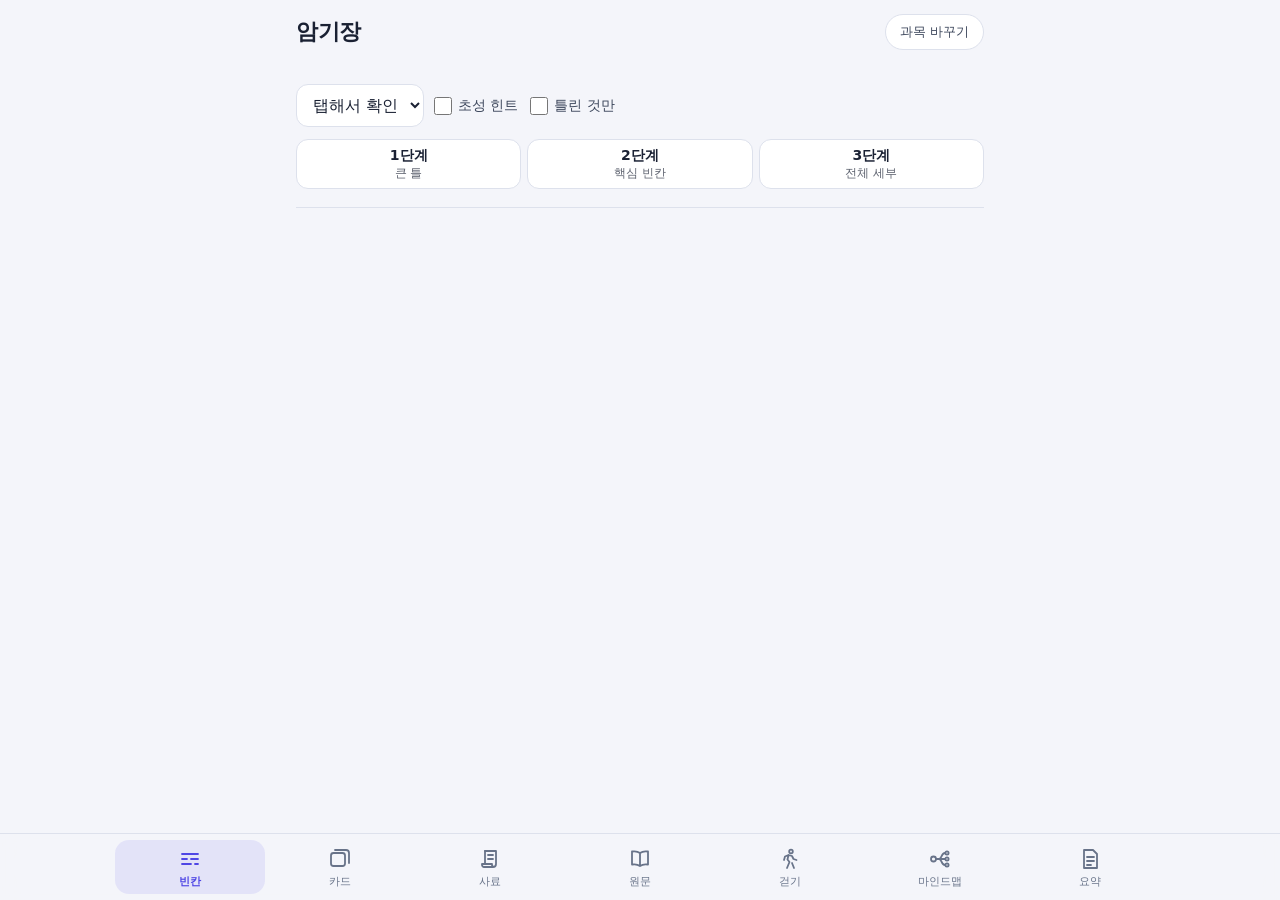
==== index.html @ 4a07dc6a "한문 암기 추가: 색 우선순위 3단계(보라·빨강·나머지), 이해하기·카드·한자 쓰기 - tools/hanmun.py → data/hanmun.json: 7·8·10·11·12차시 " ====
<!DOCTYPE html>
<html lang="ko">
<head>
<meta charset="UTF-8">
<meta name="viewport" content="width=device-width, initial-scale=1, viewport-fit=cover">
<meta name="apple-mobile-web-app-capable" content="yes">
<meta name="mobile-web-app-capable" content="yes">
<meta name="apple-mobile-web-app-status-bar-style" content="black-translucent">
<meta name="apple-mobile-web-app-title" content="암기장">
<meta name="theme-color" content="#0b1020" media="(prefers-color-scheme: dark)">
<meta name="theme-color" content="#f4f5fa" media="(prefers-color-scheme: light)">
<title>암기장</title>
<link rel="manifest" href="manifest.json">
<link rel="icon" href="icon.svg" type="image/svg+xml">
<link rel="apple-touch-icon" href="icon.svg">
<link rel="stylesheet" href="mindmap.css">
<link rel="stylesheet" href="style.css">
</head>
<body>
<header class="top no-print" id="topBar">
  <div class="tl">
    <h1 id="subjTitle">암기장</h1>
    <span id="countInfo" class="muted"></span>
  </div>
  <button class="pill" id="pickBtn">과목 바꾸기</button>
  <a class="pill" id="backLink" href="index.html">← 암기장</a>
</header>

<!-- 과목 선택 (처음 화면) -->
<div id="picker" class="picker no-print hidden">
  <p class="eyebrow">오늘도 조금씩</p>
  <h1>암기장</h1>
  <p class="muted">공부할 과목을 고르세요.</p>
  <div id="pickList" class="pgrid"></div>
  <h2>국어 문법</h2>
  <div class="pgrid">
    <a class="ptile" href="korean-grammar.html"><span class="ic">✏️</span><b>한글 맞춤법</b><small>p.117~124 · 카드 · 문제지 PDF · 오답 노트</small></a>
  </div>
  <h2>한문</h2>
  <div class="pgrid">
    <a class="ptile" href="hanmun.html"><span class="ic">漢</span><b>한문 암기</b><small>보라 → 빨강 → 나머지 · 카드 · 한자 쓰기</small></a>
  </div>
  <h2>영어</h2>
  <div class="pgrid">
    <a class="ptile" href="english.html"><span class="ic">📝</span><b>영어 복습</b><small>어형변화 오답</small></a>
    <a class="ptile" href="vocab.html"><span class="ic">📘</span><b>영어 단어장</b><small>모고 · 빠바 단어</small></a>
    <a class="ptile" href="mogo.html"><span class="ic">🧠</span><b>모고 지문 암기</b><small>마인드맵 · 흐름</small></a>
  </div>
</div>

<main class="no-print">
  <!-- 빈칸 추론 -->
  <section id="tab-blank" class="tab active">
    <div class="chips" id="bUnits"></div>
    <div class="filters">
      <select id="bMode">
        <option value="tap">탭해서 확인</option>
        <option value="type">직접 쓰기</option>
      </select>
      <label class="chk"><input type="checkbox" id="bHint"> 초성 힌트</label>
      <label class="chk"><input type="checkbox" id="bWrongOnly"> 틀린 것만</label>
    </div>
    <div class="lvs" id="bLevels">
      <button class="lv" data-lv="1"><b>1단계</b><small>큰 틀</small></button>
      <button class="lv" data-lv="2"><b>2단계</b><small>핵심 빈칸</small></button>
      <button class="lv" data-lv="3"><b>3단계</b><small>전체 세부</small></button>
    </div>
    <div class="bbar" id="bBar"></div>
    <div id="blankBox"></div>
    <div class="row breset hidden" id="bReset">
      <button class="btn small" id="bResetUnit">↺ 이 단원 처음부터</button>
      <button class="btn small" id="bResetAll">↺ 전체 처음부터</button>
    </div>
    <p class="muted tip" id="bTip"></p>
  </section>

  <!-- 카드 -->
  <section id="tab-cards" class="tab">
    <div class="filters">
      <select id="fSubject"></select>
      <select id="fPart" class="partSel"></select>
      <select id="fScope">
        <option value="due">오늘 복습할 카드</option>
        <option value="all">전체 카드</option>
        <option value="wrong">몰랐던 카드</option>
        <option value="today">오늘 수업</option>
        <option value="star">★ 표시만</option>
      </select>
      <label class="chk"><input type="checkbox" id="fShuffle" checked> 섞기</label>
      <label class="chk"><input type="checkbox" id="fReverse"> 답 보고 문제 맞히기</label>
    </div>
    <div id="cardBox" class="card">
      <div class="meta" id="cMeta"></div>
      <div class="q" id="cQ"></div>
      <div class="a hidden" id="cA"></div>
      <div class="exp hidden" id="cExp"></div>
      <div class="ref hidden" id="cRef"></div>
      <div class="hint" id="cHint">탭해서 답 보기</div>
      <button class="star" id="cStar" title="★ 표시">☆</button>
    </div>
    <div class="row grade">
      <button class="btn bad" id="bWrong">몰랐다</button>
      <button class="btn mid" id="bMid">애매</button>
      <button class="btn good" id="bRight">알았다</button>
    </div>
    <p class="muted center" id="cProgress"></p>
    <button class="btn small ghost" id="cReset">↺ 이 범위 기록 초기화</button>
  </section>

  <!-- 마인드맵 (data/mindmap.json 에 뼈대가 있는 과목만) -->
  <section id="tab-mm" class="tab">
    <div class="lvs" id="mmLevels">
      <button class="lv" data-d="1"><b>큰 틀</b><small>대단원</small></button>
      <button class="lv" data-d="2"><b>단원</b><small>흐름</small></button>
      <button class="lv" data-d="3"><b>소제목</b><small>핵심어</small></button>
      <button class="lv" data-d="4"><b>문장</b><small>내용</small></button>
      <button class="lv" data-d="5"><b>해설</b><small>전부</small></button>
    </div>
    <p class="muted tip" id="mmTip">가지를 누르면 펴지고, 펼수록 자세한 내용이 나와요. 위 버튼은 그 깊이까지 한꺼번에 펴요. 흐름 칩을 누르면 그 내용으로 바로 가요.</p>
    <div id="mmBox"></div>
  </section>

  <!-- 요약 -->
  <section id="tab-sum" class="tab">
    <div class="chips" id="mKinds"></div>
    <div class="filters">
      <select id="mSubject"></select>
      <button class="btn small" id="mNew">+ 요약 직접 쓰기</button>
      <button class="btn small" id="mPrint">선택한 요약 PDF 저장</button>
    </div>
    <p class="muted">단원마다 요약이 하나씩 있어요. 제목을 누르면 펼쳐져요.</p>
    <div id="sumList"></div>
  </section>

  <!-- 사료 -->
  <section id="tab-src" class="tab">
    <div class="chips" id="srcUnits"></div>
    <div class="filters">
      <select id="srcMode">
        <option value="quiz">사료 보고 맞히기</option>
        <option value="view">사료 보기 (정답 보임)</option>
      </select>
      <label class="chk"><input type="checkbox" id="srcShuffle"> 섞기</label>
      <label class="chk"><input type="checkbox" id="srcWrongOnly"> 틀린 것만</label>
    </div>
    <div id="srcList"></div>
    <p class="muted tip" id="srcTip"></p>
  </section>

  <!-- 원문·해석 -->
  <section id="tab-txt" class="tab">
    <div class="chips" id="txtWorks"></div>
    <div class="filters">
      <label class="chk"><input type="checkbox" id="txtTrans" checked> 해석 보기</label>
      <label class="chk"><input type="checkbox" id="txtNote" checked> 풀이·필기 보기</label>
    </div>
    <div id="txtBox"></div>
    <p class="muted tip" id="txtTip"></p>
  </section>

  <!-- 걷기 -->
  <section id="tab-walk" class="tab">
    <div class="filters">
      <select id="wMode">
        <option value="story">이야기로 듣기 (흐름대로)</option>
        <option value="quiz">문제 맞히기</option>
      </select>
      <select id="wSubject"></select>
      <select id="wPart" class="partSel"></select>
      <select id="wScope">
        <option value="due">오늘 복습할 카드</option>
        <option value="all">전체 카드</option>
        <option value="wrong">몰랐던 카드</option>
        <option value="today">오늘 수업</option>
        <option value="star">★ 표시만</option>
      </select>
      <select id="wPause">
        <option value="3">쉬기 3초</option>
        <option value="4" selected>쉬기 4초</option>
        <option value="6">쉬기 6초</option>
      </select>
      <select id="wRate">
        <option value="0.9">느리게</option>
        <option value="1" selected>보통</option>
        <option value="1.15">빠르게</option>
      </select>
      <label class="chk"><input type="checkbox" id="wShowA"> 답 같이 보기</label>
      <label class="chk"><input type="checkbox" id="wReadExp"> 해설도 읽기</label>
      <label class="chk"><input type="checkbox" id="wCoreStop"> 핵심어에서 멈추고 떠올리기</label>
    </div>
    <button class="btn big" id="wStart">▶ 걷기 모드 시작</button>
    <p class="muted" id="wHelp"></p>
  </section>

  <!-- 검수 (manage.html 에서만 보임) -->
  <section id="tab-review" class="tab">
    <p class="muted">붙여넣어 추가한 카드는 '검수대기'로 들어와요. 원본 사진과 비교해 고친 뒤 확정하세요. 확정된 카드만 복습에 나와요.</p>
    <div class="row">
      <select id="rFilter">
        <option value="검수대기">검수대기만</option>
        <option value="all">전체 카드</option>
      </select>
      <button class="btn small" id="rConfirmAll">보이는 카드 모두 확정</button>
    </div>
    <div id="reviewList"></div>
  </section>

  <!-- 추가·백업 (manage.html 에서만 보임) -->
  <section id="tab-data" class="tab">
    <h2>요약본 + 카드 추가 (AI 결과 붙여넣기)</h2>
    <textarea id="pasteBox" rows="8" placeholder='[{"subject":"한국사","unit":"...","lessonDate":"2026-10-31","q":"...","a":"...","sentence":"...","blanks":["..."]}]'></textarea>
    <div class="row"><button class="btn" id="pasteAdd">추가하기</button></div>
    <p id="pasteMsg" class="muted"></p>

    <h2>사진 → 요약본 + 카드 요청문</h2>
    <p class="muted">교과서·필기 사진과 함께 AI에게 보내세요. 이번에 외울 부분의 <b>표시 기준</b>을 적으면 요청문에 들어가요.</p>
    <input type="text" id="markRule" style="width:100%" placeholder="표시 기준 (예: 빨간 밑줄 / 형광펜 / 별표·동그라미 / 전부)">
    <textarea id="promptBox" rows="10" readonly></textarea>
    <div class="row"><button class="btn small" id="copyPrompt">요청문 복사</button></div>

    <h2>백업 · 기기 간 옮기기</h2>
    <p class="muted">기록은 기기마다 따로 저장돼요. 아이폰에서 내보낸 파일을 아이패드에서 가져오면 맞춰져요.</p>
    <div class="row">
      <button class="btn small" id="exportBtn">내보내기</button>
      <label class="btn small">가져오기<input type="file" id="importFile" accept=".json,application/json" hidden></label>
    </div>
    <p class="muted">GitHub의 data/cards.json에 영구 저장할 카드: <button class="btn small" id="exportCards">확정 카드만 JSON으로</button> <button class="btn small" id="exportSums">요약본 JSON으로</button></p>
  </section>
</main>

<nav class="tabs no-print">
  <button data-tab="blank" class="active"><svg viewBox="0 0 24 24" aria-hidden="true"><path d="M4 7h16M4 12h5m4 0h7M4 17h9m4 0h3"/></svg><span>빈칸</span></button>
  <button data-tab="cards"><svg viewBox="0 0 24 24" aria-hidden="true"><rect x="3" y="6" width="14" height="13" rx="2.5"/><path d="M7 3h11a3 3 0 0 1 3 3v10"/></svg><span>카드</span></button>
  <button data-tab="src" id="srcTab"><svg viewBox="0 0 24 24" aria-hidden="true"><path d="M7 4h11v13a3 3 0 0 1-3 3H6a2 2 0 0 1-2-2v-1h10v1a2 2 0 0 0 2 2"/><path d="M7 4v13M10 8h5M10 12h5"/></svg><span>사료</span></button>
  <button data-tab="txt" id="txtTab"><svg viewBox="0 0 24 24" aria-hidden="true"><path d="M12 6c-2-1.5-5-2-8-1.5v13c3-.5 6 0 8 1.5 2-1.5 5-2 8-1.5v-13c-3-.5-6 0-8 1.5zM12 6v13"/></svg><span>원문</span></button>
  <button data-tab="walk"><svg viewBox="0 0 24 24" aria-hidden="true"><circle cx="13" cy="4.5" r="1.8"/><path d="M9 21l2.5-6-2-2.5 1-4.5 3.5 1 1.5 3 3 1M10.5 8L7 9.5 6 13M14 16l2 5"/></svg><span>걷기</span></button>
  <button data-tab="mm" id="mmTab"><svg viewBox="0 0 24 24" aria-hidden="true"><circle cx="5.5" cy="12" r="2.5"/><path d="M8 12h9M11 12c3 0 2-6 6-6M11 12c3 0 2 6 6 6"/><circle cx="19" cy="6" r="1.6"/><circle cx="19" cy="12" r="1.6"/><circle cx="19" cy="18" r="1.6"/></svg><span>마인드맵</span></button>
  <button data-tab="sum"><svg viewBox="0 0 24 24" aria-hidden="true"><path d="M6 3h9l4 4v14H6z"/><path d="M9 10h7M9 14h7M9 18h4"/></svg><span>요약</span></button>
  <button data-tab="review" class="mg"><svg viewBox="0 0 24 24" aria-hidden="true"><path d="M4 12l5 5L20 6"/></svg><span>검수<span id="pendingBadge" class="badge"></span></span></button>
  <button data-tab="data" class="mg"><svg viewBox="0 0 24 24" aria-hidden="true"><path d="M12 5v14M5 12h14"/></svg><span>추가·백업</span></button>
</nav>

<!-- 걷기 전체화면 -->
<div id="walkScreen" class="walk hidden no-print">
  <div class="wmeta" id="wMeta"></div>
  <div class="wq" id="wQ"></div>
  <div class="wa" id="wA"></div>
  <div class="wexp" id="wExp"></div>
  <div class="ref" id="wRef"></div>
  <div class="wstatus" id="wStatus"></div>
  <button class="btn wstop" id="wStop">■ 그만</button>
</div>

<!-- 인쇄용 A4 (요약 PDF) -->
<div id="sheet" class="sheet"></div>

<script src="mindmap.js"></script>
<script src="app.js"></script>
</body>
</html>
---- mindmap.css ----
/* 마인드맵 (mindmap.js). 색은 쓰는 쪽에서 .mm 에 --mm-* 변수를 맞춰 준다 (style.css / vocab.html). */
.mm,.mm ul{list-style:none;margin:0;padding:0}
:where(.mm){--mm-bg:#fff;--mm-text:#1a2133;--mm-muted:#687389;--mm-neu:#cfd5e2;--mm-soft:#eef1f7;--mm-mark:#4f46e5;--mm-root-bg:#1a2133;--mm-root-fg:#fff}
.mm{--mmh:221;color:var(--mm-text);font-size:15px;line-height:1.45;padding:2px 0 8px}
.mm-n{position:relative;--mmc:hsl(var(--mmh) 62% var(--mm-lum,46%))}
.mm-ch.neu .mm-n{--mmc:var(--mm-muted)}

/* 가지 선: 부모에서 내려오는 줄기 + 둥글게 꺾이는 가지 */
.mm .mm-ch{margin-left:11px;padding-left:15px}
.mm .mm-ch>li{position:relative;padding-top:8px}
.mm-ch>.mm-n::before{content:"";position:absolute;left:-15px;top:0;width:13px;height:27px;border:solid var(--mmc);border-width:0 0 2px 2px;border-bottom-left-radius:11px}
.mm-ch>li:not(:last-child)::after{content:"";position:absolute;left:-15px;top:0;bottom:0;border-left:2px solid var(--mmc)}
.mm-n.mm-root>.mm-ch>.mm-n::before,.mm-n.mm-root>.mm-ch>li::after{border-color:var(--mm-neu)}
/* 순서 있는 단계: 번호 + 줄기 위 화살표 */
.mm-ch.seq{counter-reset:mmstep}
.mm-ch.seq>.mm-n{counter-increment:mmstep}
.mm-ch.seq>.mm-n>.mm-b::before{content:counter(mmstep);flex:none;align-self:center;display:inline-grid;place-items:center;width:1.5em;height:1.5em;border-radius:50%;background:var(--mmc);color:#fff;font-size:.78em;font-weight:800}
.mm .mm-ch>.mm-arr{padding:0;height:12px}
.mm-arr::before{content:"";position:absolute;left:-19px;top:5px;border:5px solid transparent;border-top:7px solid var(--mm-muted);border-bottom:0}

/* 가지(노드) */
.mm-b{display:inline-flex;align-items:baseline;gap:6px;max-width:100%;text-align:left;font:inherit;color:inherit;margin:0;
  border:1.5px solid var(--mmc);background:var(--mm-bg);border-radius:12px;padding:7px 11px;word-break:keep-all;overflow-wrap:anywhere;-webkit-tap-highlight-color:transparent;touch-action:manipulation}
button.mm-b{cursor:pointer}
.mm-l{min-width:0}
.mm-tag{flex:none;color:var(--mmc);font-weight:800;font-size:.86em;white-space:nowrap}
.mm-ct{flex:none;color:var(--mm-muted);font-size:.78em;font-variant-numeric:tabular-nums}
.mm-mk{flex:none;font-size:.8em}
.mm-cv{flex:none;margin-left:auto;padding-left:4px;color:var(--mmc);font-weight:800}
.mm-cv::after{content:"+"}
.mm-open>.mm-b .mm-cv::after{content:"−"}
.mm-root>.mm-b{flex-wrap:wrap;gap:2px 8px;background:var(--mm-root-bg);color:var(--mm-root-fg);border-color:transparent;font-size:17px;font-weight:800;border-radius:14px;padding:9px 15px}
.mm-root>.mm-b .mm-tag,.mm-root>.mm-b .mm-ct{color:inherit;opacity:.75;font-weight:700}
.mm-big>.mm-b{font-size:16px;font-weight:800;border-width:2px;padding:8px 12px}
.mm-mid>.mm-b{font-weight:700}
.mm-sm>.mm-b{font-size:14.5px;font-weight:600;border-width:1px;border-radius:10px;padding:6px 10px}
.mm-txt>.mm-b{font-size:14.5px;line-height:1.6;border:0;border-left:3px solid var(--mmc);border-radius:4px 10px 10px 4px;background:var(--mm-soft);padding:7px 10px}
@supports (background:color-mix(in srgb,red 10%,blue)){
  .mm-big>.mm-b{background:color-mix(in srgb,var(--mmc) 16%,var(--mm-bg))}
  .mm-mid>.mm-b{background:color-mix(in srgb,var(--mmc) 8%,var(--mm-bg))}
  .mm-open.mm-big>.mm-b,.mm-open.mm-mid>.mm-b,.mm-open.mm-sm>.mm-b{box-shadow:0 0 0 3px color-mix(in srgb,var(--mmc) 22%,transparent)}
}
.mm-l mark{background:none;color:var(--mm-mark);font-weight:800}
.mm-l u{text-decoration:underline dotted;text-underline-offset:3px}

/* 접혀 있을 때 한 줄 미리 보기 / 폈을 때 흐름 칩·설명 */
.mm-sub{margin:4px 0 0 4px;color:var(--mm-muted);font-size:12.5px;line-height:1.55;word-break:keep-all}
.mm-chain{display:flex;flex-wrap:wrap;align-items:center;gap:4px 3px;margin:7px 0 2px 2px}
.mm-chain i{font-style:normal;color:var(--mm-muted);font-size:12px;margin-left:3px}
.mm-lk{display:inline-flex;align-items:center;max-width:100%}
.mm-chip{font:inherit;font-size:12.5px;font-weight:600;line-height:1.5;color:var(--mm-text);background:var(--mm-bg);border:1px solid var(--mmc);border-radius:999px;padding:2px 9px;margin:0;word-break:keep-all;touch-action:manipulation}
button.mm-chip{cursor:pointer}
.mm-body{margin:6px 0 0 2px;padding:9px 12px;border-radius:10px;background:var(--mm-soft);font-size:14px;line-height:1.65;word-break:keep-all;overflow-wrap:anywhere}
.mm-body p{margin:0 0 6px}.mm-body p:last-child{margin:0}
.mm-body .mm-k{color:var(--mm-muted);font-size:12px;font-weight:700;margin-right:5px}
.mm-body .mm-en{font-size:15px}
.mm-body .mm-pre{white-space:pre-wrap}
.mm-n.mm-flash>.mm-b{animation:mmflash 1.8s ease-out}
@keyframes mmflash{0%,60%{box-shadow:0 0 0 4px var(--mm-mark)}100%{box-shadow:0 0 0 4px transparent}}
@media (prefers-reduced-motion:reduce){.mm-n.mm-flash>.mm-b{animation:none;outline:3px solid var(--mm-mark)}}
---- style.css ----
/* ===== 색 (기기 설정에 따라 어두운/밝은 화면) ===== */
:root{
  --bg:#0b1020;--surface:#151c30;--surface2:#212a45;--line:#2b3555;
  --text:#e9edf6;--sub:#c3cbdd;--muted:#8d99b6;
  --accent:#fbbf24;--accent-ink:#1c1400;--accent-soft:rgba(251,191,36,.14);
  --good:#16a34a;--bad:#dc2626;--mid:#b7791f;
  --ok-bg:#12351f;--ok-fg:#86efac;--ok-line:#4ade80;
  --no-bg:#3f1113;--no-fg:#fca5a5;--no-line:#f87171;
  --see-bg:#172f52;--see-fg:#9cc7ff;--see-line:#60a5fa;
  --shadow:0 1px 2px rgba(0,0,0,.3);
  --mm-lum:64%;
  color-scheme:dark;
}
@media (prefers-color-scheme:light){:root{
  --bg:#f4f5fa;--surface:#fff;--surface2:#eceff6;--line:#dde1ec;
  --text:#1a2133;--sub:#3d475c;--muted:#687389;
  --accent:#4f46e5;--accent-ink:#fff;--accent-soft:rgba(79,70,229,.1);
  --mid:#c2800f;
  --ok-bg:#dcfce7;--ok-fg:#166534;--ok-line:#22c55e;
  --no-bg:#fee2e2;--no-fg:#b91c1c;--no-line:#ef4444;
  --see-bg:#dbeafe;--see-fg:#1d4ed8;--see-line:#3b82f6;
  --shadow:0 1px 3px rgba(26,33,51,.08);
  --mm-lum:46%;
  color-scheme:light;
}}

*{box-sizing:border-box;-webkit-tap-highlight-color:transparent}
body{margin:0;font-family:-apple-system,"Apple SD Gothic Neo","Pretendard","Noto Sans KR",system-ui,sans-serif;background:var(--bg);color:var(--text);padding-bottom:calc(env(safe-area-inset-bottom) + 84px);-webkit-font-smoothing:antialiased}
main{max-width:720px;margin:0 auto;padding:0 16px}
h2{font-size:16px;margin:26px 0 8px}
.muted{color:var(--muted);font-size:13px;line-height:1.55}
.tip{margin-top:18px}
.center{text-align:center}
.hidden{display:none!important}
.tab{display:none}.tab.active{display:block}

/* ===== 위 제목 줄 ===== */
.top{display:flex;justify-content:space-between;align-items:center;gap:12px;max-width:720px;margin:0 auto;padding:calc(env(safe-area-inset-top) + 14px) 16px 6px}
.top .tl{min-width:0}
.top h1{font-size:22px;margin:0;letter-spacing:-.02em}
.top .muted{font-size:12px}
.pill{flex:none;background:var(--surface);color:var(--sub);border:1px solid var(--line);border-radius:999px;padding:8px 14px;font:inherit;font-size:13px;text-decoration:none;cursor:pointer}
#backLink{display:none}
body.manage #backLink{display:inline-block}
body.manage #pickBtn{display:none}

/* ===== 입력·버튼 ===== */
.filters,.row{display:flex;flex-wrap:wrap;gap:8px;align-items:center;margin:12px 0}
select,textarea,input[type=text]{background:var(--surface);color:var(--text);border:1px solid var(--line);border-radius:12px;padding:10px 12px;font-family:inherit}
select{padding-right:8px}
textarea{width:100%;font-family:ui-monospace,monospace}
input[type=checkbox]{width:18px;height:18px;accent-color:var(--accent);margin:0}
.chk{display:flex;align-items:center;gap:6px;font-size:14px;color:var(--sub);padding:6px 2px}
.btn{background:var(--surface2);color:var(--text);border:0;border-radius:14px;padding:12px 18px;font:inherit;font-size:16px;font-weight:600;cursor:pointer}
.btn:active{opacity:.75}
.btn.small{padding:9px 13px;font-size:14px;border-radius:11px}
.btn.good{background:var(--good);color:#fff}.btn.bad{background:var(--bad);color:#fff}.btn.mid{background:var(--mid);color:#fff}
.btn.big{width:100%;padding:22px;font-size:20px;background:var(--accent);color:var(--accent-ink);margin:10px 0;border-radius:18px}
.grade{flex-wrap:nowrap;gap:10px;margin-top:14px}
.grade .btn{flex:1;padding:18px 0;font-size:17px;border-radius:16px}

/* ===== 과목 선택 ===== */
.picker{max-width:720px;margin:0 auto;padding:calc(env(safe-area-inset-top) + 36px) 16px 40px}
.eyebrow{margin:0 0 4px;font-size:13px;font-weight:700;color:var(--accent)}
.picker h1{font-size:32px;margin:0 0 6px;letter-spacing:-.03em}
.picker h2{color:var(--muted);font-size:13px;font-weight:700;margin-top:28px}
.pgrid{display:grid;grid-template-columns:repeat(2,1fr);gap:12px;margin:14px 0}
.ptile{display:flex;flex-direction:column;gap:3px;align-items:flex-start;text-align:left;background:var(--surface);border:1px solid var(--line);border-radius:20px;padding:16px;min-height:132px;color:var(--text);text-decoration:none;font:inherit;cursor:pointer;box-shadow:var(--shadow)}
.ptile:active{transform:scale(.98)}
.ptile .ic{font-size:28px;line-height:1;margin-bottom:8px}
.ptile b{font-size:18px;letter-spacing:-.01em}
.ptile small{color:var(--muted);font-size:12px}
.ptile .due{margin-top:auto;font-size:12px;font-weight:700;color:var(--accent);background:var(--accent-soft);border-radius:999px;padding:4px 9px}
.ptile .due.done{color:var(--muted);background:var(--surface2)}

/* ===== 빈칸 ===== */
.chips{display:flex;gap:6px;margin:10px -16px 4px;padding:0 16px 6px;overflow-x:auto;-webkit-overflow-scrolling:touch;scrollbar-width:none}
.chips::-webkit-scrollbar{display:none}
.chip{flex:none;white-space:nowrap;background:var(--surface);border:1px solid var(--line);color:var(--sub);border-radius:999px;padding:8px 14px;font:inherit;font-size:13px;cursor:pointer}
.chip.on{background:var(--accent);color:var(--accent-ink);border-color:var(--accent);font-weight:700}
.wdot{color:var(--no-line)}
.chip.on .wdot{color:inherit}
.bbar{position:sticky;top:0;z-index:4;background:var(--bg);display:flex;flex-wrap:wrap;gap:6px;align-items:center;padding:8px 0;border-bottom:1px solid var(--line)}
.bbar .stat{font-size:13px;color:var(--muted);margin-right:auto}
.bbar .stat b{color:var(--text)}
.bbar .stat b.wdot{color:var(--no-line)}
.btopic{font-size:13px;font-weight:700;color:var(--accent);margin:22px 0 8px}
.bsent{background:var(--surface);border:1px solid var(--line);border-radius:16px;padding:13px 15px;margin:8px 0;font-size:17px;line-height:2.05;word-break:keep-all;box-shadow:var(--shadow)}
.bsent.hasWrong{border-left:4px solid var(--no-line)}
.bk{display:inline-block;min-width:3.2em;padding:0 9px;margin:0 2px;border:0;border-bottom:2px solid var(--accent);border-radius:7px 7px 0 0;background:var(--surface2);color:var(--muted);font:inherit;font-size:15px;line-height:1.6;cursor:pointer;vertical-align:baseline}
.bk.shown{background:var(--see-bg);color:var(--see-fg);border-color:var(--see-line);font-weight:700}
.bk.ok{background:var(--ok-bg);color:var(--ok-fg);border-color:var(--ok-line);font-weight:700}
.bk.no{background:var(--no-bg);color:var(--no-fg);border-color:var(--no-line);font-weight:700}
.bin{display:inline-block;width:auto;min-width:4em;padding:2px 6px!important;margin:0 2px;border-radius:7px!important;line-height:1.5;background:var(--surface2)!important}
.bin.ok{border-color:var(--ok-line)!important;color:var(--ok-fg)!important}
.bin.no{border-color:var(--no-line)!important;color:var(--no-fg)!important}
.bfix{color:var(--ok-line);font-size:13px;font-weight:700;margin:0 4px 0 2px}

/* ===== 카드 ===== */
.card{position:relative;background:var(--surface);border:1px solid var(--line);border-radius:24px;min-height:300px;padding:26px 24px;display:flex;flex-direction:column;justify-content:center;gap:16px;user-select:none;-webkit-user-select:none;box-shadow:var(--shadow);cursor:pointer}
.card .meta{color:var(--muted);font-size:12px;padding-right:34px}
.card .q{font-size:22px;line-height:1.5;font-weight:700;letter-spacing:-.01em;word-break:keep-all}
.card .a{font-size:22px;color:var(--accent);line-height:1.5;font-weight:700;word-break:keep-all}
.card .exp{font-size:15px;line-height:1.6;color:var(--sub);border-top:1px dashed var(--line);padding-top:12px;white-space:pre-wrap}
.card .hint{color:var(--muted);font-size:13px}
.star{position:absolute;top:12px;right:14px;background:none;border:0;color:var(--accent);font-size:26px;cursor:pointer;padding:4px}

/* ===== 요약 ===== */
.scard{background:var(--surface);border:1px solid var(--line);border-radius:16px;margin:10px 0;padding:14px;box-shadow:var(--shadow)}
.scard summary{cursor:pointer;font-weight:700;font-size:16px}
.scard .smeta{font-size:12px;font-weight:400;color:var(--muted);margin:4px 0 0}
.sbody{line-height:1.75;font-size:15px;margin-top:10px;color:var(--sub)}
.sbody h4{margin:14px 0 4px;color:var(--accent);font-size:14px}
.sbody ul{margin:4px 0;padding-left:20px}
.scard textarea{font-family:inherit;margin-top:8px}

/* ===== 사료 ===== */
.src{background:var(--surface);border:1px solid var(--line);border-radius:16px;padding:14px 15px;margin:10px 0;box-shadow:var(--shadow)}
.src.hasWrong{border-left:4px solid var(--no-line)}
.srch{font-weight:700;color:var(--accent);font-size:15px;margin-bottom:8px}
.srch small{display:block;font-weight:400;color:var(--muted);font-size:12px}
.srct{font-size:16px;line-height:1.8;white-space:pre-wrap;word-break:keep-all;border-left:3px solid var(--line);padding-left:10px}
.srcc{text-align:right;color:var(--muted);font-size:13px;margin:6px 0}
.srca{font-size:17px;font-weight:700;color:var(--ok-fg);margin-top:10px}
.srce{font-size:14px;line-height:1.6;color:var(--sub);margin-top:6px}
.src .btn.small{margin-top:10px}
.src .btn.on{outline:2px solid var(--accent);outline-offset:2px}

/* ===== 원문·해석 ===== */
.txth{margin:14px 0 4px}
.txth b{display:block;font-size:20px;letter-spacing:-.02em}
.txth small{display:block;color:var(--muted);font-size:12px;line-height:1.6}
.txt{background:var(--surface);border:1px solid var(--line);border-radius:16px;padding:4px 14px;box-shadow:var(--shadow)}
.tline{display:flex;gap:10px;padding:11px 0;border-bottom:1px solid var(--line)}
.tline:last-child{border-bottom:0}
.tline.tap{cursor:pointer}
.tn{flex:none;width:1.6em;text-align:right;color:var(--muted);font-size:12px;line-height:1.9;font-variant-numeric:tabular-nums}
.ro{font-size:17px;line-height:1.7;font-weight:600;word-break:keep-all}
.rt{font-size:15px;line-height:1.6;color:var(--accent);word-break:keep-all}
.tnote{font-size:13px;line-height:1.55;color:var(--muted);margin-top:3px;word-break:keep-all}
/* 카드·걷기에 붙는 관련 구절 */
.ref{display:flex;flex-direction:column;gap:8px}
.ref:empty{display:none}
.ref .rl{border-left:3px solid var(--line);padding-left:10px}
.card .ref .ro{font-size:15px}.card .ref .rt{font-size:14px;color:var(--sub)}
.walk .ref{margin-top:16px}
.walk .ref .rl{border-color:#334155}
.walk .ref .ro{font-size:19px;color:#e2e8f0}.walk .ref .rt{font-size:17px;color:#94a3b8}

/* ===== 검수 (관리 화면) ===== */
.rcard{background:var(--surface);border:1px solid var(--line);border-radius:16px;padding:14px;margin:10px 0}
.rcard label{display:block;font-size:12px;color:var(--muted);margin-top:8px}
.rcard input,.rcard textarea{width:100%}
.rcard .tag{font-size:12px;color:var(--accent)}
.badge{background:var(--bad);color:#fff;border-radius:9px;font-size:11px;padding:1px 6px;margin-left:3px}
.badge:empty{display:none}

/* ===== 아래 탭 ===== */
.tabs{position:fixed;bottom:0;left:0;right:0;z-index:10;display:flex;justify-content:center;background:color-mix(in srgb,var(--bg) 86%,transparent);-webkit-backdrop-filter:blur(14px);backdrop-filter:blur(14px);border-top:1px solid var(--line);padding:6px 8px calc(env(safe-area-inset-bottom) + 6px)}
.tabs button{flex:1;max-width:150px;display:flex;flex-direction:column;align-items:center;gap:3px;background:none;border:0;border-radius:14px;color:var(--muted);padding:7px 0 5px;font:inherit;font-size:11px;cursor:pointer}
.tabs svg{width:24px;height:24px;fill:none;stroke:currentColor;stroke-width:1.8;stroke-linecap:round;stroke-linejoin:round}
.tabs button.active{color:var(--accent);font-weight:700;background:var(--accent-soft)}
body:not(.manage) .tabs .mg,body.manage .tabs button:not(.mg){display:none}

/* ===== 걷기 ===== */
.walk{position:fixed;inset:0;background:#000;color:#e2e8f0;z-index:50;display:flex;flex-direction:column;justify-content:center;padding:30px 24px;user-select:none;-webkit-user-select:none;touch-action:none}
.wmeta{color:#64748b;font-size:16px}
.wq{font-size:34px;font-weight:700;line-height:1.4;margin:20px 0}
.wa{font-size:32px;color:#facc15;line-height:1.4;min-height:50px}
.wexp{font-size:18px;color:#cbd5e1;line-height:1.5;margin-top:12px;white-space:pre-wrap}
.wstatus{color:#94a3b8;font-size:18px;margin-top:30px}
.wstop{position:absolute;bottom:calc(env(safe-area-inset-bottom) + 24px);right:24px;background:#334155;color:#fff}

/* ===== 요약 PDF (A4) ===== */
.sheet{display:none}
.sheet.show{display:block;background:#64748b;padding:16px 0;margin-top:10px}
.page{background:#fff;color:#000;width:210mm;max-width:100%;min-height:297mm;margin:0 auto 16px;padding:14mm 15mm;font-size:11pt}
.ph{border-bottom:2px solid #000;padding-bottom:6px;margin-bottom:10px;display:flex;justify-content:space-between;align-items:flex-end}
.ph h3{margin:0;font-size:15pt}
.ph .info{font-size:9.5pt}
.page .sbody{font-size:10.5pt;line-height:1.65;color:#000}
.page .sbody h4{color:#000;border-left:3px solid #000;padding-left:6px}
.page .sumsec{break-inside:auto;margin-bottom:8mm}
.page .sumsec h3{font-size:13pt;margin:0 0 2px}
@page{size:A4;margin:0}
@media print{
  body{background:#fff;padding:0}
  .no-print,main,.tabs{display:none!important}
  .sheet{display:block!important;background:none;padding:0}
  .page{margin:0;width:210mm;min-height:auto;box-shadow:none}
}

/* 아이폰: 빠르게 두 번 탭해도 화면이 확대되지 않게 (두 손가락 확대는 그대로 됨) */
html,body,button,a,.bk,.chip,.card,.ptile{touch-action:manipulation}
/* 아이폰: 16px보다 작은 입력칸은 누를 때 자동 확대되므로 16px 이상으로 */
select,textarea,input,.scard textarea{font-size:16px!important}
@media (prefers-reduced-motion:no-preference){.ptile,.btn,.chip{transition:transform .12s,opacity .12s}}
/* 빈칸 난이도(단계) */
.lvs{display:flex;gap:6px;margin:6px 0 2px}
.lv{flex:1;display:flex;flex-direction:column;align-items:center;gap:1px;padding:7px 4px;border-radius:12px;border:1px solid var(--line);background:var(--surface);color:var(--text);cursor:pointer;font:inherit;touch-action:manipulation}
.lv b{font-size:14px}.lv small{font-size:11.5px;opacity:.7}
.lv.on{background:var(--accent);border-color:var(--accent);color:var(--accent-ink)}
.lv.on small{opacity:.85}
.bopen{font-weight:600;text-decoration:underline dotted;text-underline-offset:3px;opacity:.85}
.lvnote{margin:6px 0 0}
/* 걷기: 이야기 모드 */
.walk .wq mark{background:none;color:#facc15;font-weight:800}
.walk .wq .wgap{display:inline-block;min-width:2.4em;text-align:center;border-bottom:3px solid #facc15;color:#facc15}
.walk .wq{font-size:28px}
#cReset{display:block;margin:6px auto 0;background:none;border:1px solid var(--line);color:var(--sub)}
.bk.was{color:var(--no-fg);box-shadow:inset 0 0 0 1.5px var(--no-line);border-color:var(--no-line)}
.bin.was{border-color:var(--no-line)!important}
.breset{justify-content:center;gap:8px;margin:18px 0 4px}
/* 빈칸: 답 본 뒤 알았음/몰랐음 고르기 */
.bjudge{display:inline-flex;gap:4px;margin:0 4px;vertical-align:baseline}
.bj{border:1px solid var(--line);border-radius:999px;padding:0 9px;font:inherit;font-size:12.5px;line-height:1.9;cursor:pointer;background:var(--surface);touch-action:manipulation}
.bj.ok{color:var(--ok-fg);border-color:var(--ok-line)}
.bj.no{color:var(--no-fg);border-color:var(--no-line)}
.bbar .okc b{color:var(--ok-fg)}.bbar .noc b{color:var(--no-fg)}
/* 마인드맵 탭: mindmap.css 의 색을 이 앱 색에 맞춤 */
.mm{--mm-bg:var(--surface);--mm-text:var(--text);--mm-muted:var(--muted);--mm-neu:var(--line);--mm-soft:var(--surface2);--mm-mark:var(--accent);--mm-root-bg:var(--accent);--mm-root-fg:var(--accent-ink)}
#mmLevels .lv b{font-size:13.5px}
#mmBox{margin-top:10px;padding-bottom:20px}
#mmBox .ref{margin-top:6px}
/* 카드 탭: 카드 넘기기 / 헷갈리는 짝 */
.cmode{display:flex;background:var(--surface2);border-radius:14px;padding:4px;gap:4px;margin:8px 0 2px}
.cmode button{flex:1;border:0;background:none;color:var(--muted);font:inherit;font-size:14.5px;font-weight:700;padding:9px 6px;border-radius:11px;cursor:pointer;touch-action:manipulation}
.cmode button[aria-pressed="true"]{background:var(--surface);color:var(--text);box-shadow:var(--shadow)}
.cmode.small{margin:0;flex:1 1 230px}.cmode.small button{font-size:13px;padding:7px 6px}
.pcard{background:var(--surface);border:1px solid var(--line);border-radius:20px;padding:18px 16px;display:flex;flex-direction:column;gap:12px;box-shadow:var(--shadow)}
.pmeta{display:flex;justify-content:space-between;gap:8px;color:var(--muted);font-size:12.5px;font-variant-numeric:tabular-nums}
.pstep{font-size:13px;font-weight:800;color:var(--accent)}
.pq{font-size:18px;line-height:1.75;word-break:keep-all}
.pq u,.pverdict u{text-decoration:none;border-bottom:2px solid var(--accent);font-weight:800;padding:0 2px}
.pq .pgap{display:inline-block;min-width:4.5em}
.popts{display:flex;flex-direction:column;gap:8px}
.popt{text-align:left;font:inherit;font-size:16px;font-weight:600;color:var(--text);background:var(--surface2);border:1.5px solid var(--line);border-radius:13px;padding:13px 14px;cursor:pointer;word-break:keep-all;touch-action:manipulation}
.popt.why{font-size:14.5px;font-weight:500;line-height:1.5}
.popt.right{background:var(--ok-bg);border-color:var(--ok-line);color:var(--ok-fg);font-weight:700}
.popt.wrong{background:var(--no-bg);border-color:var(--no-line);color:var(--no-fg)}
.popt:disabled{cursor:default}
.pverdict{border-radius:12px;padding:10px 12px;font-size:15.5px;line-height:1.6;word-break:keep-all}
.pverdict.ok{background:var(--ok-bg);color:var(--ok-fg)}.pverdict.no{background:var(--no-bg);color:var(--no-fg)}
.ptable{display:flex;flex-direction:column;gap:2px;border-radius:12px;overflow:hidden;border:1px solid var(--line)}
.ptable div{display:grid;grid-template-columns:7.5em 1fr;gap:10px;padding:8px 11px;background:var(--surface2);font-size:13.5px;line-height:1.5;word-break:keep-all}
.ptable div.is-a{background:var(--see-bg);color:var(--see-fg)}
.pnext{width:100%;padding:15px 0}
.pscore{font-size:34px;font-weight:800;text-align:center;font-variant-numeric:tabular-nums}
.plist{display:flex;flex-direction:column;gap:8px}
.plist div{background:var(--surface2);border-radius:12px;padding:10px 12px;font-size:14.5px;line-height:1.6;word-break:keep-all}
.plist small{display:block;color:var(--muted);font-size:12.5px;margin-top:2px}
/* 긴 단원 이름 때문에 선택 상자가 화면 밖으로 넘치지 않게 */
.filters select{max-width:100%;min-width:0;text-overflow:ellipsis}
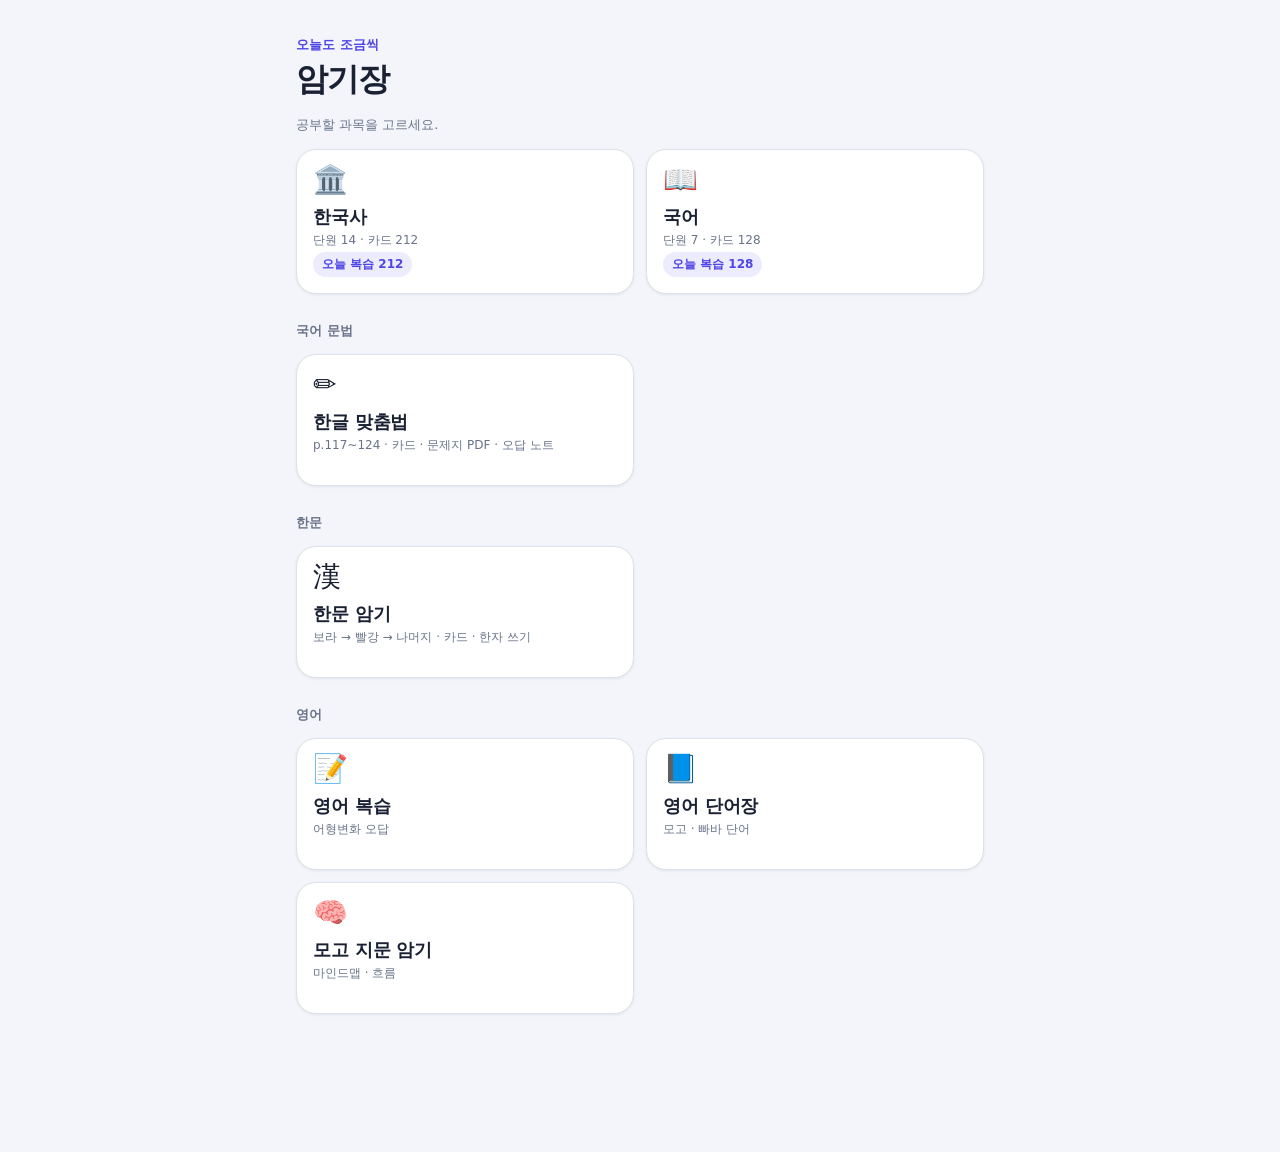
==== commit 124a7136: "main 병합 (한국사 헷갈리는 짝), sw.js v36 Co-Authored-By: Claude Opus 5.5 <noreply@anthropic.com> Claude-Sessi" ====
--- a/index.html
+++ b/index.html
@@ -76,19 +76,32 @@
 
   <!-- 카드 -->
   <section id="tab-cards" class="tab">
+    <div class="cmode hidden" id="cMode" role="group" aria-label="카드 방식">
+      <button data-v="card" aria-pressed="true">카드 넘기기</button>
+      <button data-v="pair" aria-pressed="false">⚖️ 헷갈리는 짝</button>
+    </div>
     <div class="filters">
       <select id="fSubject"></select>
       <select id="fPart" class="partSel"></select>
-      <select id="fScope">
+      <select id="fScope" class="cardOnly">
         <option value="due">오늘 복습할 카드</option>
         <option value="all">전체 카드</option>
         <option value="wrong">몰랐던 카드</option>
         <option value="today">오늘 수업</option>
         <option value="star">★ 표시만</option>
       </select>
-      <label class="chk"><input type="checkbox" id="fShuffle" checked> 섞기</label>
-      <label class="chk"><input type="checkbox" id="fReverse"> 답 보고 문제 맞히기</label>
-    </div>
+      <label class="chk cardOnly"><input type="checkbox" id="fShuffle" checked> 섞기</label>
+      <label class="chk cardOnly"><input type="checkbox" id="fReverse"> 답 보고 문제 맞히기</label>
+      <div class="cmode small pairOnly" id="pOrder" role="group" aria-label="푸는 순서">
+        <button data-v="plain" aria-pressed="true">그냥 하기</button>
+        <button data-v="miss" aria-pressed="false">많이 틀린 것부터</button>
+      </div>
+    </div>
+    <div id="pairPane" class="pairOnly">
+      <div id="pairArea"></div>
+      <p class="muted tip">① 빈칸에 맞는 말을 비슷해서 헷갈리는 말들 중에 고르고 ② <b>짝이 된 다른 말</b>은 무엇인지까지 골라야 맞힌 거예요. 틀린 짝은 카드 탭의 '몰랐던 카드'에도 모여요.</p>
+    </div>
+    <div id="cardPane" class="cardOnly">
     <div id="cardBox" class="card">
       <div class="meta" id="cMeta"></div>
       <div class="q" id="cQ"></div>
@@ -105,6 +118,7 @@
     </div>
     <p class="muted center" id="cProgress"></p>
     <button class="btn small ghost" id="cReset">↺ 이 범위 기록 초기화</button>
+    </div>
   </section>
 
   <!-- 마인드맵 (data/mindmap.json 에 뼈대가 있는 과목만) -->
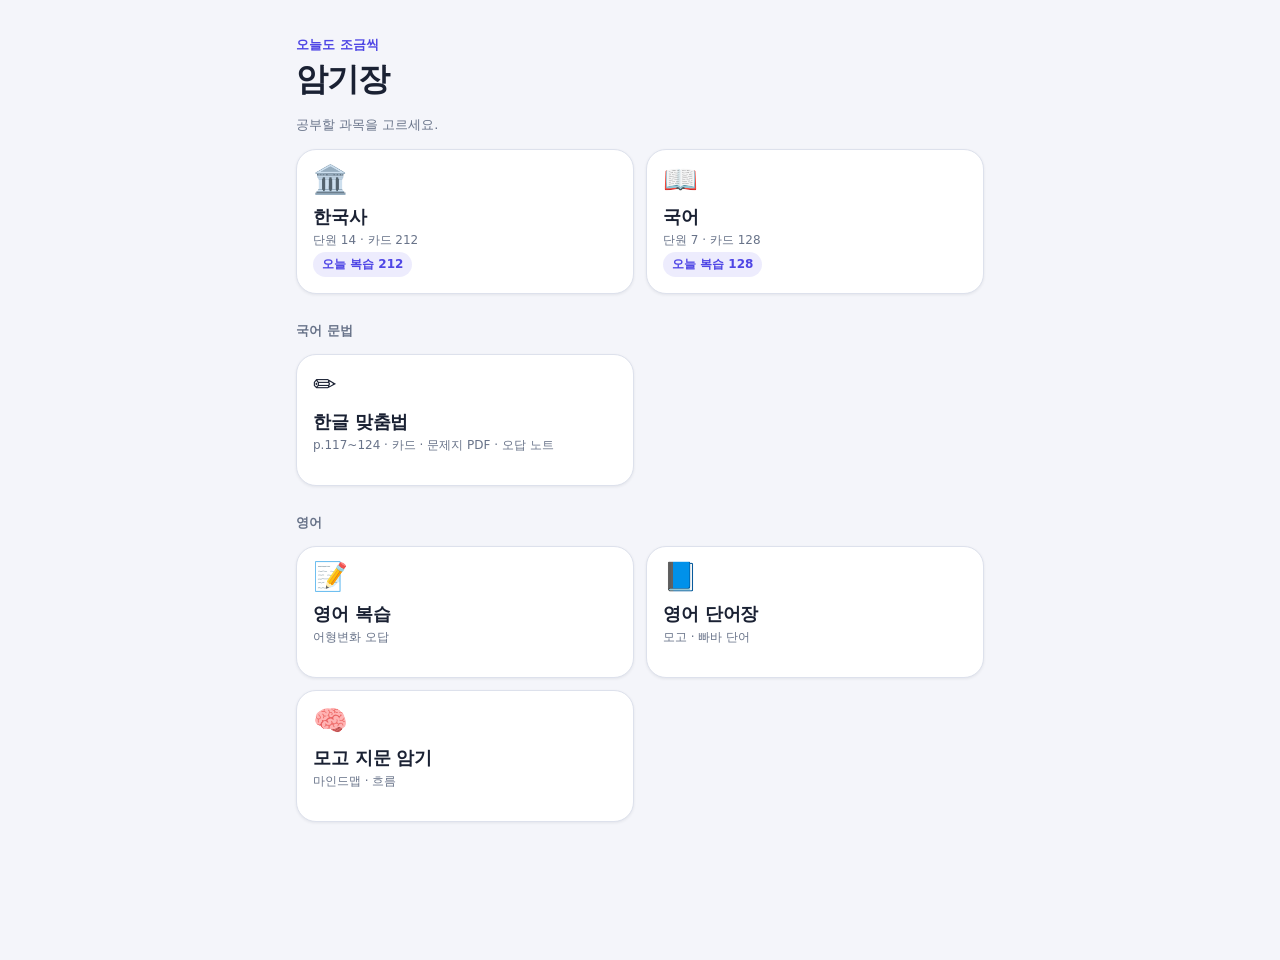
==== commit d05b49f2: "카드 탭에 4지선다 맞히기 추가 (카드 넘기기 / 4지선다 / 헷갈리는 짝) Co-Authored-By: Claude Opus 5.5 <noreply@anthropic.com> C" ====
--- a/index.html
+++ b/index.html
@@ -36,10 +36,6 @@
   <div class="pgrid">
     <a class="ptile" href="korean-grammar.html"><span class="ic">✏️</span><b>한글 맞춤법</b><small>p.117~124 · 카드 · 문제지 PDF · 오답 노트</small></a>
   </div>
-  <h2>한문</h2>
-  <div class="pgrid">
-    <a class="ptile" href="hanmun.html"><span class="ic">漢</span><b>한문 암기</b><small>보라 → 빨강 → 나머지 · 카드 · 한자 쓰기</small></a>
-  </div>
   <h2>영어</h2>
   <div class="pgrid">
     <a class="ptile" href="english.html"><span class="ic">📝</span><b>영어 복습</b><small>어형변화 오답</small></a>
@@ -78,7 +74,8 @@
   <section id="tab-cards" class="tab">
     <div class="cmode hidden" id="cMode" role="group" aria-label="카드 방식">
       <button data-v="card" aria-pressed="true">카드 넘기기</button>
-      <button data-v="pair" aria-pressed="false">⚖️ 헷갈리는 짝</button>
+      <button data-v="quiz" aria-pressed="false">✅ 4지선다</button>
+      <button data-v="pair" aria-pressed="false" id="cModePair">⚖️ 헷갈리는 짝</button>
     </div>
     <div class="filters">
       <select id="fSubject"></select>
@@ -92,7 +89,7 @@
       </select>
       <label class="chk cardOnly"><input type="checkbox" id="fShuffle" checked> 섞기</label>
       <label class="chk cardOnly"><input type="checkbox" id="fReverse"> 답 보고 문제 맞히기</label>
-      <div class="cmode small pairOnly" id="pOrder" role="group" aria-label="푸는 순서">
+      <div class="cmode small pairOnly quizOnly" id="pOrder" role="group" aria-label="푸는 순서">
         <button data-v="plain" aria-pressed="true">그냥 하기</button>
         <button data-v="miss" aria-pressed="false">많이 틀린 것부터</button>
       </div>
@@ -100,6 +97,10 @@
     <div id="pairPane" class="pairOnly">
       <div id="pairArea"></div>
       <p class="muted tip">① 빈칸에 맞는 말을 비슷해서 헷갈리는 말들 중에 고르고 ② <b>짝이 된 다른 말</b>은 무엇인지까지 골라야 맞힌 거예요. 틀린 짝은 카드 탭의 '몰랐던 카드'에도 모여요.</p>
+    </div>
+    <div id="quizPane" class="quizOnly">
+      <div id="quizArea"></div>
+      <p class="muted tip">카드 문제를 보고 답을 4개 중에 고르세요. 보기는 같은 단원·소제목의 다른 답에서 골라서 헷갈리게 나와요. 틀린 문제는 '몰랐던 카드'에도 모이고, '많이 틀린 것부터'로 다시 풀 수 있어요.</p>
     </div>
     <div id="cardPane" class="cardOnly">
     <div id="cardBox" class="card">
--- a/style.css
+++ b/style.css
@@ -251,3 +251,8 @@
 .plist small{display:block;color:var(--muted);font-size:12.5px;margin-top:2px}
 /* 긴 단원 이름 때문에 선택 상자가 화면 밖으로 넘치지 않게 */
 .filters select{max-width:100%;min-width:0;text-overflow:ellipsis}
+.cmode button{white-space:nowrap}
+.pverdict small{display:block;margin-top:4px;font-size:13px;opacity:.85;line-height:1.55}
+#quizArea .ref{margin:0}
+.pmeta span:first-child,.pmeta span:last-child{flex:none;white-space:nowrap}
+.pmeta span:nth-child(2){text-align:center;min-width:0;overflow:hidden;text-overflow:ellipsis;white-space:nowrap}
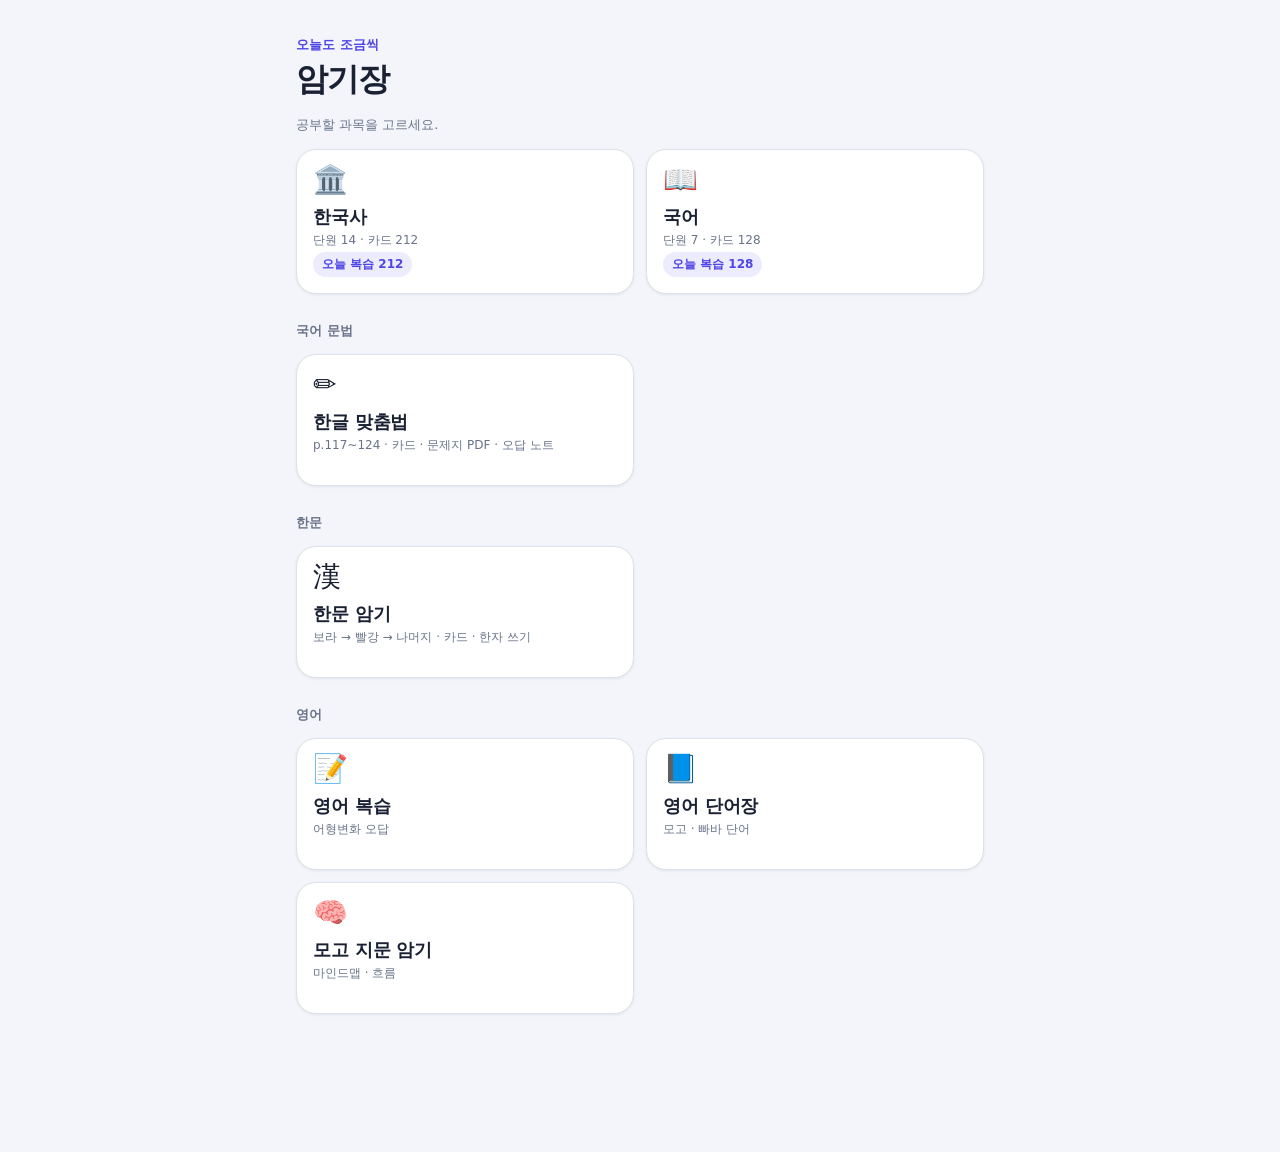
==== commit 5d331e02: "main 병합 (한문 암기와 4지선다 함께 유지), sw.js v37 Co-Authored-By: Claude Opus 5.5 <noreply@anthropic.com> Claud" ====
--- a/index.html
+++ b/index.html
@@ -36,6 +36,10 @@
   <div class="pgrid">
     <a class="ptile" href="korean-grammar.html"><span class="ic">✏️</span><b>한글 맞춤법</b><small>p.117~124 · 카드 · 문제지 PDF · 오답 노트</small></a>
   </div>
+  <h2>한문</h2>
+  <div class="pgrid">
+    <a class="ptile" href="hanmun.html"><span class="ic">漢</span><b>한문 암기</b><small>보라 → 빨강 → 나머지 · 카드 · 한자 쓰기</small></a>
+  </div>
   <h2>영어</h2>
   <div class="pgrid">
     <a class="ptile" href="english.html"><span class="ic">📝</span><b>영어 복습</b><small>어형변화 오답</small></a>
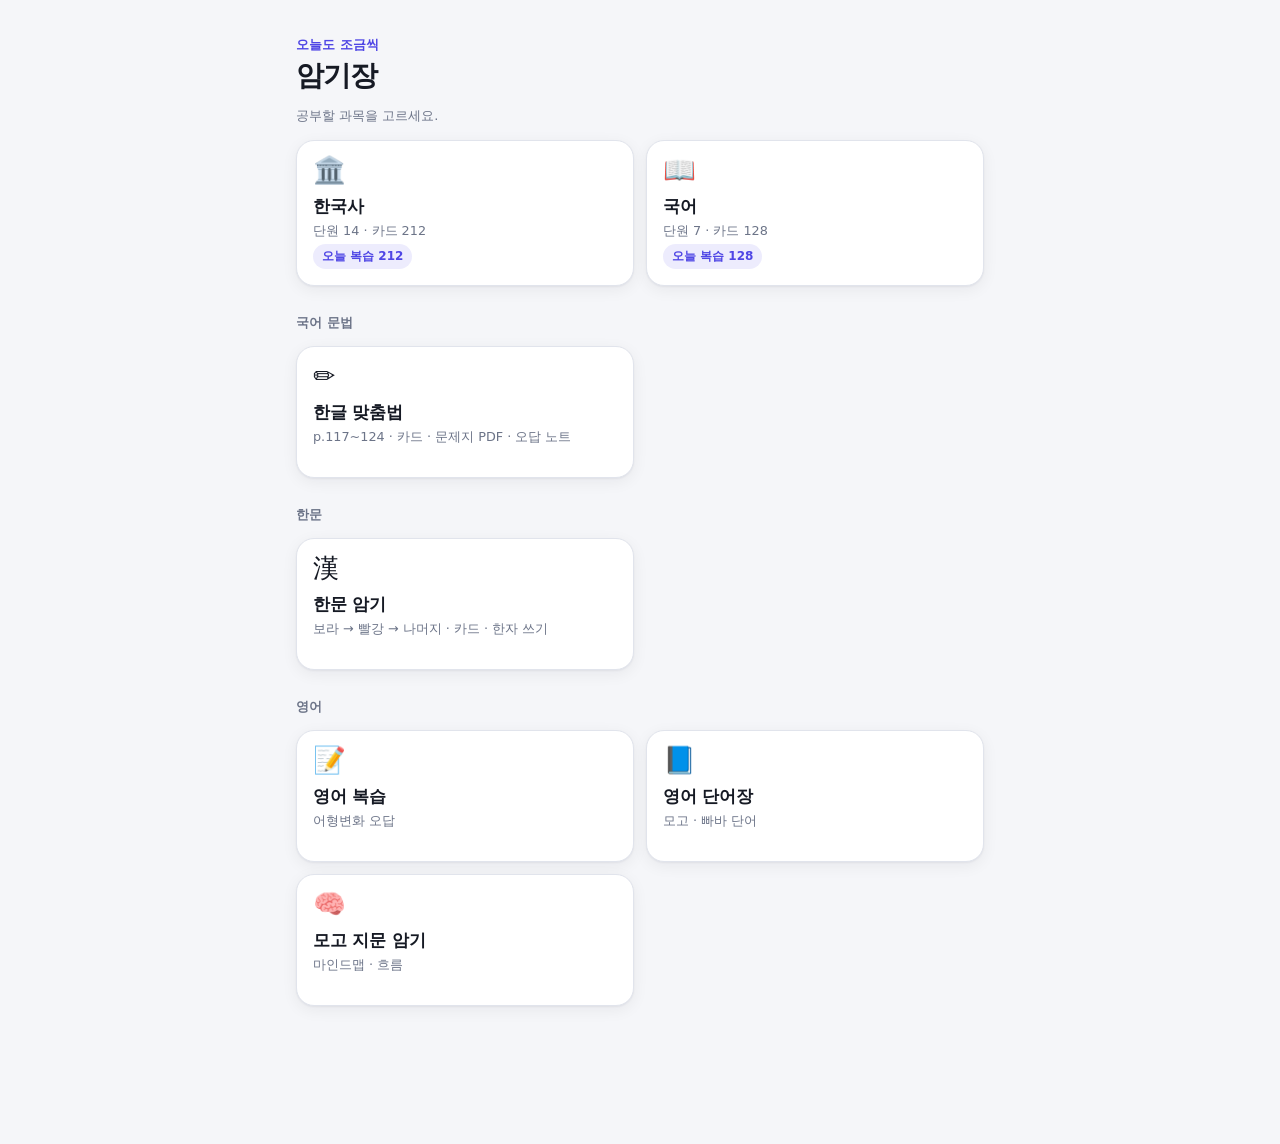
==== commit 5c7f7441: "전체 UI 통일: 공통 디자인 파일(theme.css)로 모든 페이지 색·글꼴·버튼 맞춤 - theme.css 하나에서 밝은/어두운 화면 색, 글꼴, 모서리, 그림자를 정하고 모든" ====
--- a/index.html
+++ b/index.html
@@ -15,6 +15,7 @@
 <link rel="apple-touch-icon" href="icon.svg">
 <link rel="stylesheet" href="mindmap.css">
 <link rel="stylesheet" href="style.css">
+<link rel="stylesheet" href="theme.css">
 </head>
 <body>
 <header class="top no-print" id="topBar">
@@ -23,7 +24,7 @@
     <span id="countInfo" class="muted"></span>
   </div>
   <button class="pill" id="pickBtn">과목 바꾸기</button>
-  <a class="pill" id="backLink" href="index.html">← 암기장</a>
+  <a class="pill" id="backLink" href="index.html">‹ 암기장</a>
 </header>
 
 <!-- 과목 선택 (처음 화면) -->
@@ -99,8 +100,13 @@
       </div>
     </div>
     <div id="pairPane" class="pairOnly">
+      <div class="pprog" id="pairProg"></div>
       <div id="pairArea"></div>
-      <p class="muted tip">① 빈칸에 맞는 말을 비슷해서 헷갈리는 말들 중에 고르고 ② <b>짝이 된 다른 말</b>은 무엇인지까지 골라야 맞힌 거예요. 틀린 짝은 카드 탭의 '몰랐던 카드'에도 모여요.</p>
+      <div class="row breset">
+        <button class="btn small" id="pResetPart">↺ 이 범위 초기화</button>
+        <button class="btn small" id="pResetAll">↺ 짝 전체 초기화</button>
+      </div>
+      <p class="muted tip">맞힌 짝은 초록 동그라미가 그려지고, 다음 묶음부터는 아직 못 맞힌 짝이 먼저 나와요. ① 빈칸에 맞는 말을 비슷해서 헷갈리는 말들 중에 고르고 ② <b>짝이 된 다른 말</b>은 무엇인지까지 골라야 맞힌 거예요. 틀린 짝은 카드 탭의 '몰랐던 카드'에도 모여요.</p>
     </div>
     <div id="quizPane" class="quizOnly">
       <div id="quizArea"></div>
--- a/style.css
+++ b/style.css
@@ -1,31 +1,6 @@
-/* ===== 색 (기기 설정에 따라 어두운/밝은 화면) ===== */
-:root{
-  --bg:#0b1020;--surface:#151c30;--surface2:#212a45;--line:#2b3555;
-  --text:#e9edf6;--sub:#c3cbdd;--muted:#8d99b6;
-  --accent:#fbbf24;--accent-ink:#1c1400;--accent-soft:rgba(251,191,36,.14);
-  --good:#16a34a;--bad:#dc2626;--mid:#b7791f;
-  --ok-bg:#12351f;--ok-fg:#86efac;--ok-line:#4ade80;
-  --no-bg:#3f1113;--no-fg:#fca5a5;--no-line:#f87171;
-  --see-bg:#172f52;--see-fg:#9cc7ff;--see-line:#60a5fa;
-  --shadow:0 1px 2px rgba(0,0,0,.3);
-  --mm-lum:64%;
-  color-scheme:dark;
-}
-@media (prefers-color-scheme:light){:root{
-  --bg:#f4f5fa;--surface:#fff;--surface2:#eceff6;--line:#dde1ec;
-  --text:#1a2133;--sub:#3d475c;--muted:#687389;
-  --accent:#4f46e5;--accent-ink:#fff;--accent-soft:rgba(79,70,229,.1);
-  --mid:#c2800f;
-  --ok-bg:#dcfce7;--ok-fg:#166534;--ok-line:#22c55e;
-  --no-bg:#fee2e2;--no-fg:#b91c1c;--no-line:#ef4444;
-  --see-bg:#dbeafe;--see-fg:#1d4ed8;--see-line:#3b82f6;
-  --shadow:0 1px 3px rgba(26,33,51,.08);
-  --mm-lum:46%;
-  color-scheme:light;
-}}
-
+/* 색·글꼴은 theme.css 에서 정한다 */
 *{box-sizing:border-box;-webkit-tap-highlight-color:transparent}
-body{margin:0;font-family:-apple-system,"Apple SD Gothic Neo","Pretendard","Noto Sans KR",system-ui,sans-serif;background:var(--bg);color:var(--text);padding-bottom:calc(env(safe-area-inset-bottom) + 84px);-webkit-font-smoothing:antialiased}
+body{margin:0;font-family:var(--sans);background:var(--bg);color:var(--text);padding-bottom:calc(env(safe-area-inset-bottom) + 84px);-webkit-font-smoothing:antialiased}
 main{max-width:720px;margin:0 auto;padding:0 16px}
 h2{font-size:16px;margin:26px 0 8px}
 .muted{color:var(--muted);font-size:13px;line-height:1.55}
@@ -256,3 +231,14 @@
 #quizArea .ref{margin:0}
 .pmeta span:first-child,.pmeta span:last-child{flex:none;white-space:nowrap}
 .pmeta span:nth-child(2){text-align:center;min-width:0;overflow:hidden;text-overflow:ellipsis;white-space:nowrap}
+/* 헷갈리는 짝: 맞히면 초록 동그라미 + 범위 진행 */
+.pcard{position:relative}
+.pstamp{position:absolute;top:8px;right:10px;width:74px;height:74px;border:6px solid var(--good);border-radius:50%;pointer-events:none;transform:rotate(-12deg);opacity:.9}
+@media (prefers-reduced-motion:no-preference){.pstamp{animation:pstamp .35s cubic-bezier(.2,1.6,.4,1)}}
+@keyframes pstamp{from{transform:scale(2.2) rotate(-12deg);opacity:0}to{transform:scale(1) rotate(-12deg);opacity:.9}}
+.okc{color:var(--good)}
+.pprog{display:flex;flex-wrap:wrap;align-items:center;gap:6px;font-size:13px;color:var(--muted);margin:2px 0 10px}
+.pprog b{color:var(--text)}
+.pbar{flex-basis:100%;height:4px;border-radius:2px;background:var(--surface2);overflow:hidden}
+.pbar i{display:block;height:100%;background:var(--good)}
+.pdot{width:12px;height:12px;border:2.5px solid var(--good);border-radius:50%;flex:none}
--- a/theme.css
+++ b/theme.css
@@ -0,0 +1,112 @@
+/* =====================================================================
+   암기장 공통 디자인 (모든 페이지가 마지막에 불러옴)
+   - 색·글꼴·모서리·그림자를 여기 한 곳에서만 정한다. 페이지 <style>에는 색을 직접 쓰지 않는다.
+   - 메인 화면(style.css) 이름: --bg --surface --surface2 --line --text --sub --muted --accent ...
+   - 공책형 페이지(vocab·mogo·korean-grammar·hanmun) 이름: --paper --card --ink --rule --chip --gold --red --blue --green ...
+     두 이름 모두 아래 한 팔레트에서 나온다.
+   - 기기 설정에 따라 밝은/어두운 화면이 자동으로 바뀐다.
+   ===================================================================== */
+:root{
+  /* 팔레트 — 밝은 화면 */
+  --bg:#f5f6f9; --surface:#ffffff; --surface2:#eef0f5; --line:#e1e4ec; --line2:#cfd4df;
+  --text:#161a24; --sub:#3b4254; --muted:#6c7488;
+  --accent:#4f46e5; --accent-ink:#ffffff; --accent-soft:rgba(79,70,229,.10);
+  --good:#16a34a; --bad:#dc2626; --mid:#d97706;
+  --ok-bg:#dcfce7; --ok-fg:#166534; --ok-line:#22c55e;
+  --no-bg:#fee2e2; --no-fg:#b91c1c; --no-line:#ef4444;
+  --see-bg:#e0e7ff; --see-fg:#3730a3; --see-line:#6366f1;
+  --hl:#fff1b8;
+  --shadow:0 1px 2px rgba(16,24,40,.05),0 4px 16px rgba(16,24,40,.06);
+  --radius:18px; --radius-sm:12px;
+  --mm-lum:46%;
+  /* 글꼴: 아이폰은 시스템 글꼴(애플 산돌고딕), 그 밖엔 Pretendard·Noto Sans KR. 한자는 --han, 영어 본문은 --en */
+  --sans:-apple-system,BlinkMacSystemFont,"Pretendard","Apple SD Gothic Neo","Noto Sans KR","Malgun Gothic",system-ui,sans-serif;
+  --serif:var(--sans);
+  --en:Georgia,"Times New Roman",serif;
+  --mono:ui-monospace,"SF Mono",Menlo,Consolas,monospace;
+  --han:"Noto Serif KR","Noto Serif CJK KR","Apple SD Gothic Neo",serif;
+  /* 공책형 페이지용 이름 */
+  --paper:var(--bg); --card:var(--surface); --ink:var(--text); --rule:var(--line); --chip:var(--surface2);
+  --gold:#b7791f; --red:#d9363e; --blue:#2563eb; --green:#15803d; --purple:#7c3aed;
+  color-scheme:light;
+}
+@media (prefers-color-scheme:dark){:root{
+  --bg:#0d0f14; --surface:#171a22; --surface2:#20242f; --line:#2a2f3b; --line2:#3a404e;
+  --text:#eceef4; --sub:#c3c8d4; --muted:#8a92a6;
+  --accent:#8b8cff; --accent-ink:#0d0f14; --accent-soft:rgba(139,140,255,.16);
+  --good:#16a34a; --bad:#dc2626; --mid:#b7791f;
+  --ok-bg:#12351f; --ok-fg:#86efac; --ok-line:#4ade80;
+  --no-bg:#3f1113; --no-fg:#fca5a5; --no-line:#f87171;
+  --see-bg:#1e2150; --see-fg:#c7cbff; --see-line:#8b8cff;
+  --hl:#4a4224;
+  --shadow:0 1px 2px rgba(0,0,0,.35),0 6px 18px rgba(0,0,0,.25);
+  --mm-lum:64%;
+  --gold:#e0b44c; --red:#f17b7b; --blue:#7aa2f7; --green:#6fcf8a; --purple:#b794f6;
+  color-scheme:dark;
+}}
+
+/* ---------- 바탕 ---------- */
+html,body{background:var(--bg);color:var(--text)}
+body{font-family:var(--sans);-webkit-font-smoothing:antialiased;text-rendering:optimizeLegibility}
+h1,h2,h3,h4,h5{font-family:var(--sans)}
+::selection{background:var(--accent-soft)}
+a{color:inherit}
+button:focus-visible,a:focus-visible,input:focus-visible,select:focus-visible{outline:3px solid var(--accent-soft);outline-offset:2px}
+
+/* ---------- 페이지 머리말: ‹ 암기장 (모든 하위 페이지 같은 모양) ---------- */
+.backlink,.toplinks a{display:inline-flex;align-items:center;gap:4px;min-height:36px;padding:6px 14px;border-radius:999px;background:var(--surface);border:1px solid var(--line);color:var(--sub);font:600 13px/1 var(--sans);text-decoration:none;box-shadow:none}
+.backlink:active,.toplinks a:active{transform:scale(.97)}
+.toplinks{display:flex;gap:6px;margin-bottom:10px}
+:where(.wrap) > header h1,.wrap header h1,.picker h1{font-family:var(--sans);font-weight:800;font-size:1.75rem;letter-spacing:-.03em;line-height:1.25}
+:where(.wrap) header .backlink{margin-bottom:10px}
+
+/* ---------- 타일 (처음 화면 과목 · 각 페이지 메뉴) ---------- */
+.ptile,.mtile{background:var(--surface);border:1px solid var(--line);border-radius:var(--radius);box-shadow:var(--shadow);color:var(--text);padding:16px;gap:4px;transition:transform .12s}
+.ptile:active,.mtile:active{transform:scale(.98)}
+.ptile b,.mtile b{font-family:var(--sans);font-weight:700;font-size:1.08rem;letter-spacing:-.01em}
+.ptile small,.mtile small{color:var(--muted);font-size:.8rem;line-height:1.45}
+.ptile .ic,.mtile .ic{font-size:1.65rem;line-height:1;margin-bottom:6px}
+
+/* ---------- 칩 · 고르기 버튼 (선택된 것은 모두 같은 강조색) ---------- */
+.chip{border-radius:999px;border:1px solid var(--line);background:var(--surface);color:var(--sub)}
+.chip.on,.chip[aria-pressed="true"]{background:var(--accent);border-color:var(--accent);color:var(--accent-ink);font-weight:700}
+.chip.alt[aria-pressed="true"]{background:var(--accent-soft);border-color:var(--accent);color:var(--accent)}
+.seg{border:1px solid var(--line);border-radius:var(--radius-sm);overflow:hidden;background:var(--surface)}
+.seg button{background:var(--surface);color:var(--sub);border:0}
+.seg button[aria-pressed="true"],.seg button.on{background:var(--accent);color:var(--accent-ink);font-weight:700}
+
+/* ---------- 공책형 페이지 버튼·카드 (.wrap 안) ---------- */
+:where(.wrap) .btn{background:var(--accent);border:1px solid var(--accent);color:var(--accent-ink);border-radius:14px;font-weight:700}
+:where(.wrap) .btn.ghost{background:var(--surface);border-color:var(--line);color:var(--text)}
+:where(.wrap) .btn:active{opacity:.85}
+:where(.wrap) .card{background:var(--surface);background-image:none;border:1px solid var(--line);border-radius:22px;box-shadow:var(--shadow);padding:30px 22px 24px}
+:where(.wrap) .card::before{display:none}
+:where(.wrap) .card .sec{left:22px}
+:where(.wrap) .card .front{font-family:var(--sans);letter-spacing:-.02em}
+:where(.wrap) .card .back{color:var(--accent)}
+:where(.wrap) .q,.wrap .result,.wrap .sheet,.wrap .srow{border:1px solid var(--line);border-radius:var(--radius);box-shadow:var(--shadow);background:var(--surface)}
+:where(.wrap) .opt{border-radius:14px;border-color:var(--line);background:var(--surface)}
+:where(.wrap) .opt.right{border-color:var(--ok-line);background:var(--ok-bg);color:var(--ok-fg)}
+:where(.wrap) .opt.wrong{border-color:var(--no-line);background:var(--no-bg);color:var(--no-fg)}
+:where(.wrap) .rate button{border-radius:16px}
+.wrap .r1{background:var(--bad)}.wrap .r2{background:var(--mid);color:#fff!important}.wrap .r3{background:var(--good)}
+:where(.wrap) input[type=text],.wrap input[type=search]{border:1px solid var(--line);border-radius:14px;background:var(--surface);color:var(--text)}
+:where(.wrap) input[type=text]:focus,.wrap input[type=search]:focus{border-color:var(--accent);outline:3px solid var(--accent-soft)}
+.pagebar{background:var(--bg);border-bottom:1px solid var(--line)}
+.pagebar h2{font-family:var(--sans);font-weight:800;letter-spacing:-.02em}
+.pagebar .back{background:var(--surface);border:1px solid var(--line);color:var(--sub);font-weight:600}
+.bar{background:var(--surface2)}
+.label{letter-spacing:.02em;text-transform:none;font-weight:600}
+body::before{background:var(--bg)}
+
+/* 한문 단계 고르기 */
+.tier[aria-pressed="true"]{border-color:var(--accent);background:var(--accent-soft)}
+
+/* ---------- 아래 탭 막대 (메인 화면 · 영어 복습 같은 모양) ---------- */
+.tabs{background:color-mix(in srgb,var(--bg) 86%,transparent);-webkit-backdrop-filter:blur(14px);backdrop-filter:blur(14px);border-top:1px solid var(--line)}
+
+/* 아이폰: 두 번 탭 확대 막기 · 16px 미만 입력칸 자동 확대 막기 */
+html,body,button,a{touch-action:manipulation;-webkit-tap-highlight-color:transparent}
+select,textarea,input{font-size:max(16px,1em)}
+@media (prefers-reduced-motion:reduce){*{transition:none!important}}
+@media print{html,body{background:#fff!important;color:#000}}
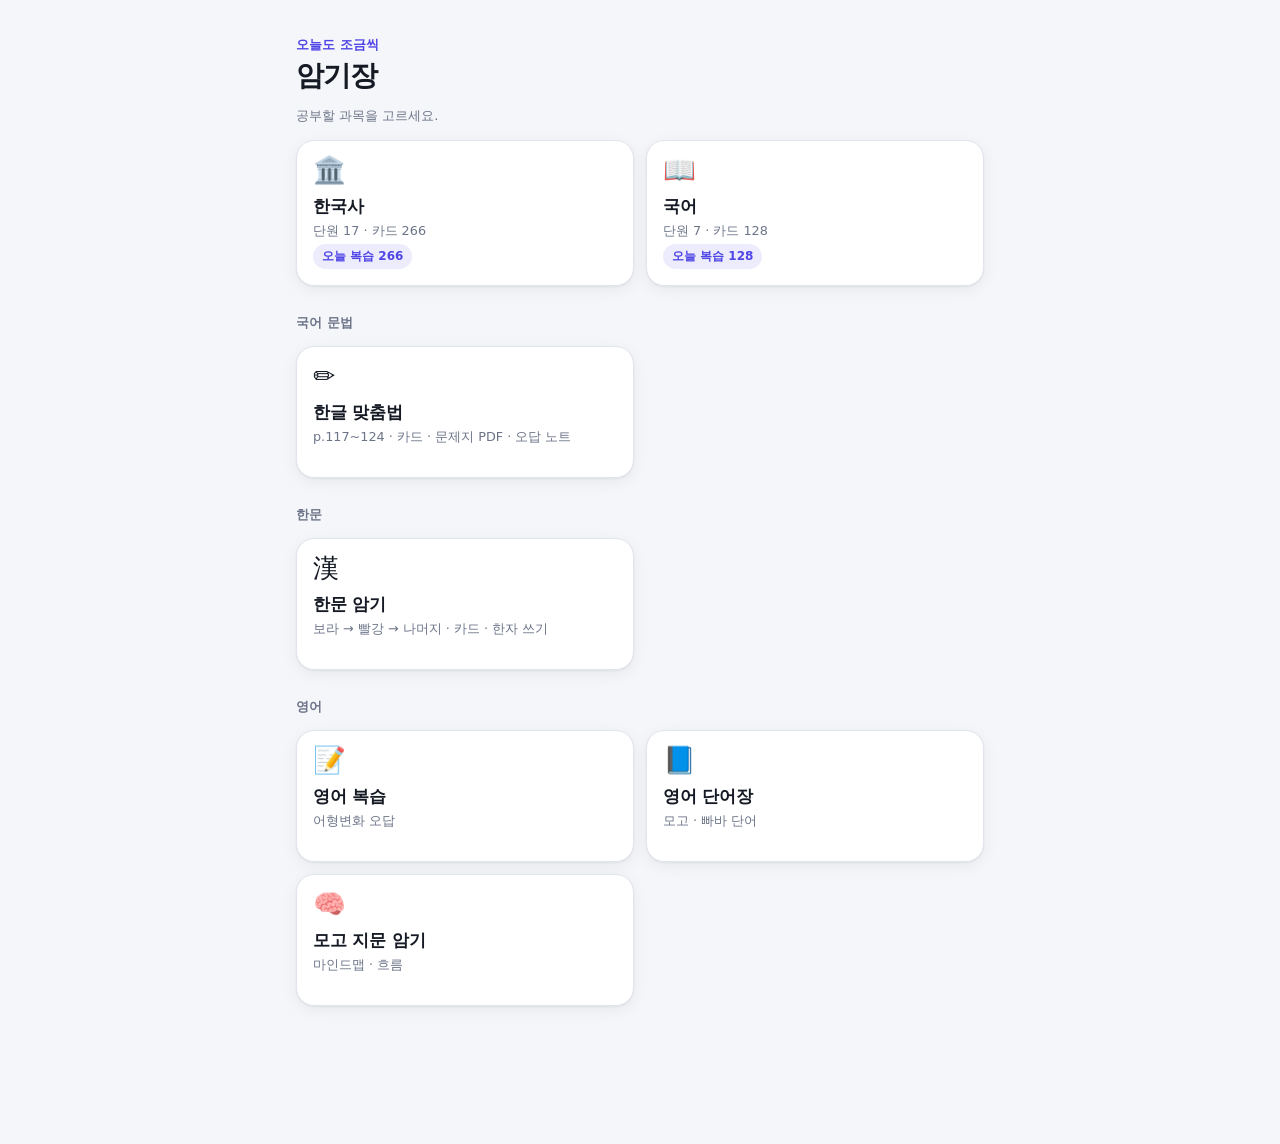
==== commit 99b7c94a: "국어에 비밀번호 잠금 추가 - lock.js: 4자리 숫자판 잠금 화면(밝은/어두운 화면, 키보드 입력도 됨), 비밀번호는 글자 그대로 두지 않고 hash 값만 저장 - 처음 화면" ====
--- a/index.html
+++ b/index.html
@@ -279,6 +279,7 @@
 <!-- 인쇄용 A4 (요약 PDF) -->
 <div id="sheet" class="sheet"></div>
 
+<script src="lock.js"></script>
 <script src="mindmap.js"></script>
 <script src="app.js"></script>
 </body>
--- a/theme.css
+++ b/theme.css
@@ -6,6 +6,9 @@
      두 이름 모두 아래 한 팔레트에서 나온다.
    - 기기 설정에 따라 밝은/어두운 화면이 자동으로 바뀐다.
    ===================================================================== */
+/* 옛한글(속미인곡·시조 등): 아래아·첫가끝 자모만 이 글꼴로 모아 그린다. 해당 글자가 있을 때만 내려받는다. fonts/README.md 참고 */
+@font-face{font-family:"YetHangul";font-weight:400;font-display:swap;src:url(fonts/yethangul-Regular.woff2) format("woff2");unicode-range:U+1100-11FF,U+A960-A97F,U+D7B0-D7FF,U+302E-302F}
+@font-face{font-family:"YetHangul";font-weight:700;font-display:swap;src:url(fonts/yethangul-Bold.woff2) format("woff2");unicode-range:U+1100-11FF,U+A960-A97F,U+D7B0-D7FF,U+302E-302F}
 :root{
   /* 팔레트 — 밝은 화면 */
   --bg:#f5f6f9; --surface:#ffffff; --surface2:#eef0f5; --line:#e1e4ec; --line2:#cfd4df;
@@ -20,11 +23,11 @@
   --radius:18px; --radius-sm:12px;
   --mm-lum:46%;
   /* 글꼴: 아이폰은 시스템 글꼴(애플 산돌고딕), 그 밖엔 Pretendard·Noto Sans KR. 한자는 --han, 영어 본문은 --en */
-  --sans:-apple-system,BlinkMacSystemFont,"Pretendard","Apple SD Gothic Neo","Noto Sans KR","Malgun Gothic",system-ui,sans-serif;
+  --sans:"YetHangul",-apple-system,BlinkMacSystemFont,"Pretendard","Apple SD Gothic Neo","Noto Sans KR","Malgun Gothic",system-ui,sans-serif;
   --serif:var(--sans);
   --en:Georgia,"Times New Roman",serif;
   --mono:ui-monospace,"SF Mono",Menlo,Consolas,monospace;
-  --han:"Noto Serif KR","Noto Serif CJK KR","Apple SD Gothic Neo",serif;
+  --han:"YetHangul","Noto Serif KR","Noto Serif CJK KR","Apple SD Gothic Neo",serif;
   /* 공책형 페이지용 이름 */
   --paper:var(--bg); --card:var(--surface); --ink:var(--text); --rule:var(--line); --chip:var(--surface2);
   --gold:#b7791f; --red:#d9363e; --blue:#2563eb; --green:#15803d; --purple:#7c3aed;
